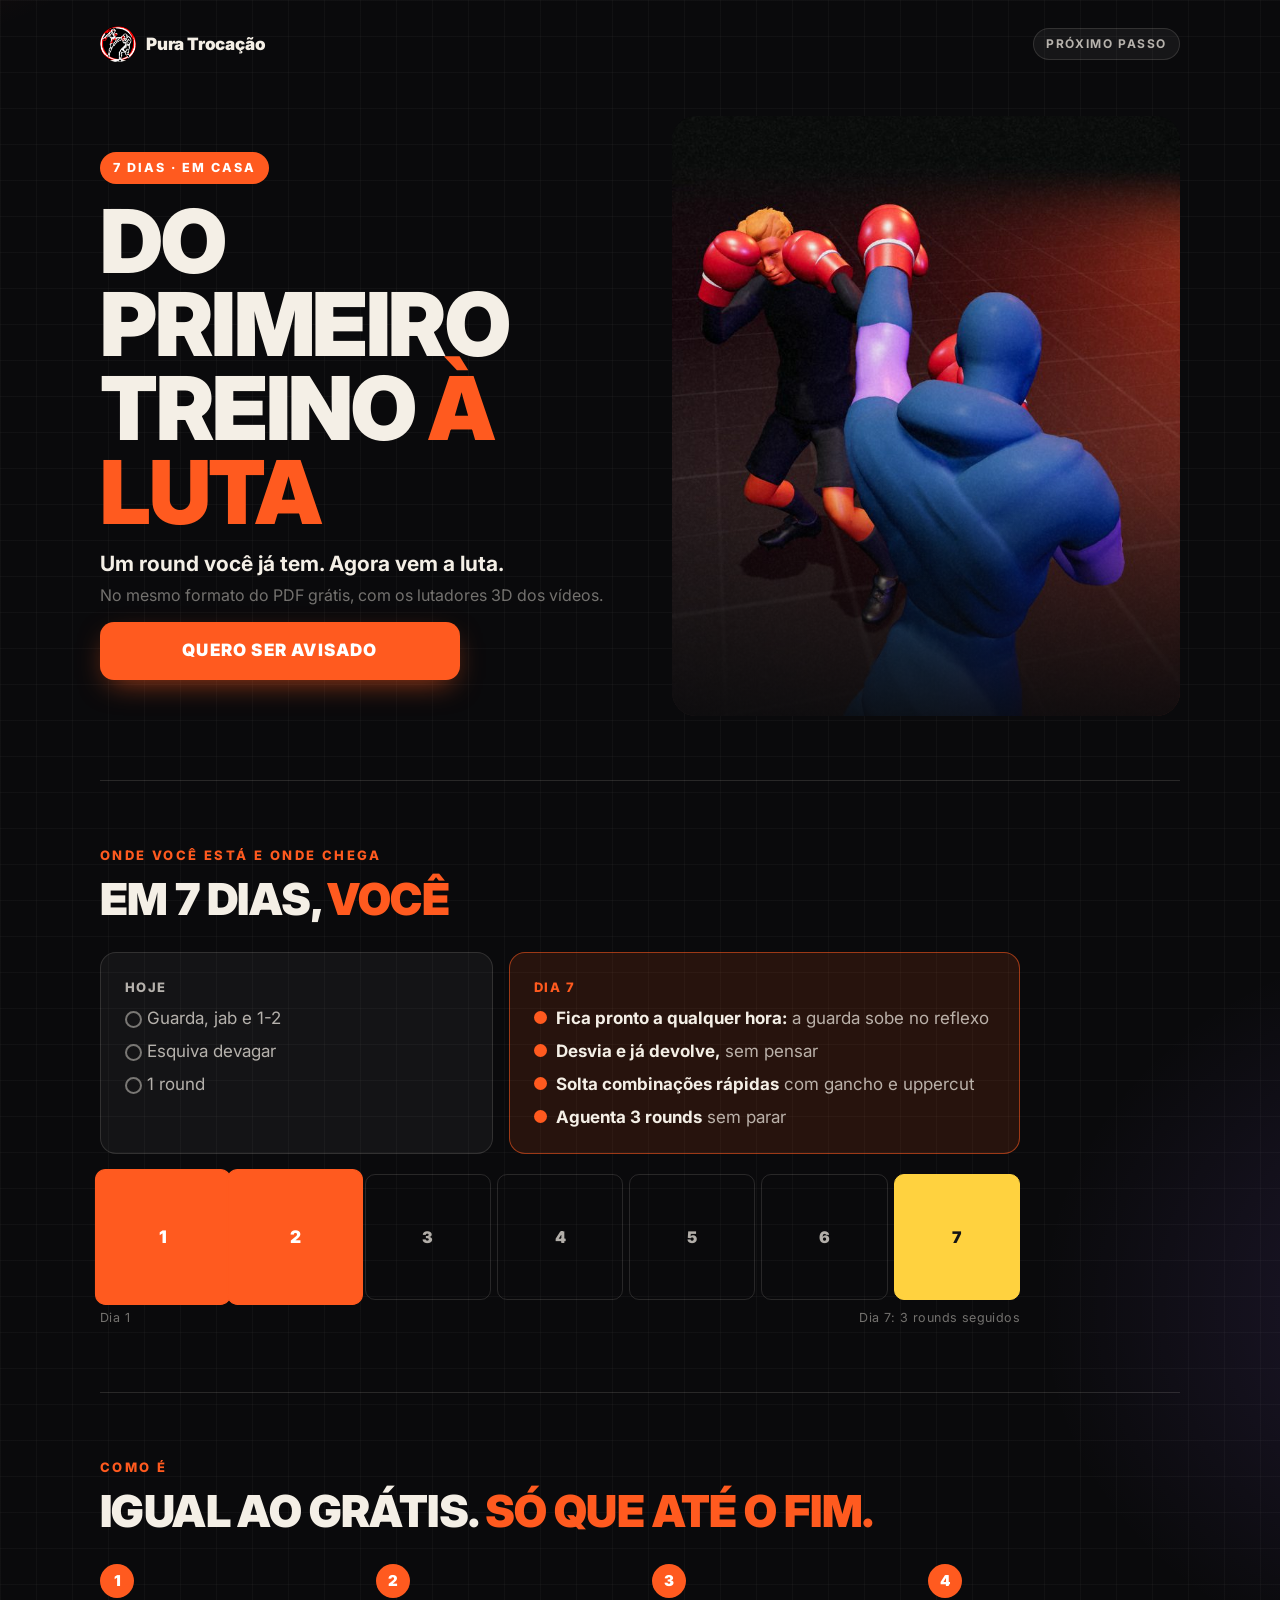
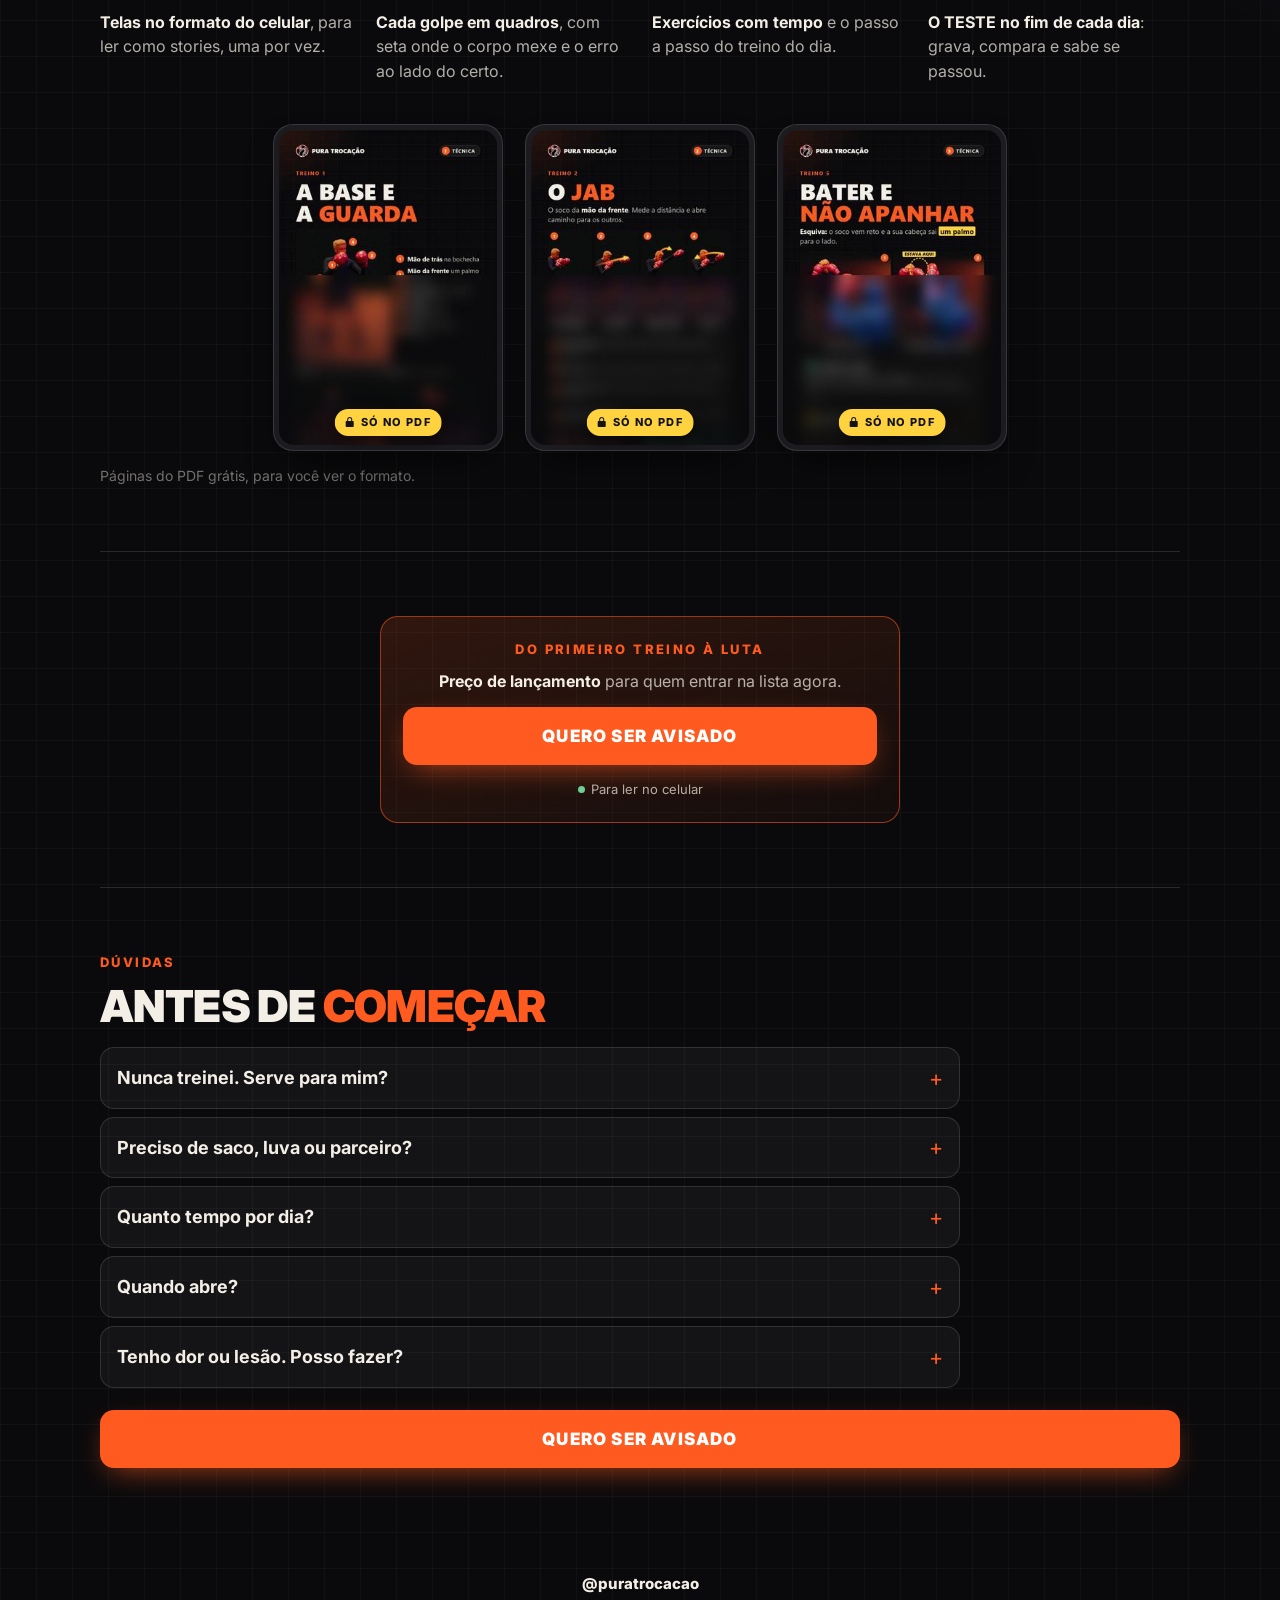
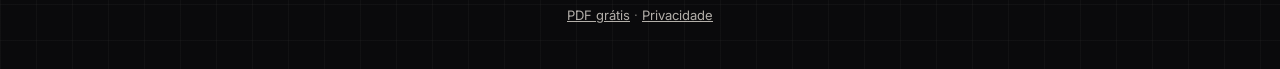
==== completo/index.html @ c5c2f8dd "Site do PDF grátis Seu primeiro round" ====
<!doctype html>
<html lang="pt-BR">
<head>
<meta charset="utf-8">
<meta name="viewport" content="width=device-width, initial-scale=1, viewport-fit=cover">
<title>Do primeiro treino à luta · Pura Trocação</title>
<meta name="description" content="7 dias de boxe em casa, no mesmo formato do PDF grátis: pronto a qualquer hora, desvia e já devolve, aguenta 3 rounds sem parar.">
<meta name="theme-color" content="#0A0A0C">
<meta property="og:title" content="Do primeiro treino à luta · 7 dias de boxe em casa">
<meta property="og:image" content="../assets/img/duelo.jpg">
<link rel="icon" href="../assets/img/favicon.png">
<link rel="apple-touch-icon" href="../assets/img/apple-touch-icon.png">
<link rel="preconnect" href="https://fonts.googleapis.com">
<link rel="preconnect" href="https://fonts.gstatic.com" crossorigin>
<link href="https://fonts.googleapis.com/css2?family=Inter:wght@400;700;800;900&display=swap" rel="stylesheet">
<link rel="stylesheet" href="../assets/css/estilo.css">
</head>
<body data-pagina="completo">

<div class="wrap">
  <header class="topo">
    <a class="marca" href="../"><img src="../assets/img/logo.png" alt="" width="36" height="36">Pura Trocação</a>
    <span class="pilula">Próximo passo</span>
  </header>

  <main>
    <section class="heroi grade-heroi">
      <div class="h-texto">
        <span class="tag">7 dias · em casa</span>
        <h1>Do primeiro treino <span class="lar">à luta</span></h1>
        <p class="sub"><strong>Um round você já tem. Agora vem a luta.</strong><span class="menos">No mesmo formato do PDF grátis, com os lutadores 3D dos vídeos.</span></p>
      </div>
      <div class="h-visual"><div class="heroi-img alto"><img src="../assets/img/slip_2.jpg" alt="Esquiva: a cabeça sai da linha do soco" width="720" height="876"></div></div>
      <div class="h-form"><a class="botao" data-comprar href="#oferta">Quero o completo</a></div>
    </section>

    <section class="sep">
      <div class="cabeca-secao"><span class="rotulo">Onde você está e onde chega</span>
      <h2>Em 7 dias, <span class="lar">você</span></h2></div>
      <div class="antes-depois">
        <div class="col">
          <h3>Hoje</h3>
          <ul><li>Guarda, jab e 1-2</li><li>Esquiva devagar</li><li>1 round</li></ul>
        </div>
        <div class="col depois">
          <h3>Dia 7</h3>
          <ul>
            <li><strong>Fica pronto a qualquer hora:</strong> a guarda sobe no reflexo</li>
            <li><strong>Desvia e já devolve,</strong> sem pensar</li>
            <li><strong>Solta combinações rápidas</strong> com gancho e uppercut</li>
            <li><strong>Aguenta 3 rounds</strong> sem parar</li>
          </ul>
        </div>
      </div>
      <div class="dias" aria-hidden="true"><span class="feito">1</span><span>2</span><span>3</span><span>4</span><span>5</span><span>6</span><span class="luta">7</span></div>
      <div class="dias-leg"><span>Dia 1</span><span>Dia 7: 3 rounds seguidos</span></div>
    </section>

    <section class="sep">
      <div class="cabeca-secao"><span class="rotulo">Como é</span>
      <h2>Igual ao grátis. <span class="lar">Só que até o fim.</span></h2></div>
      <div class="formato">
        <div class="item"><span class="num">1</span><p><strong>Telas no formato do celular</strong>, para ler como stories, uma por vez.</p></div>
        <div class="item"><span class="num">2</span><p><strong>Cada golpe em quadros</strong>, com seta onde o corpo mexe e o erro ao lado do certo.</p></div>
        <div class="item"><span class="num">3</span><p><strong>Exercícios com tempo</strong> e o passo a passo do treino do dia.</p></div>
        <div class="item"><span class="num">4</span><p><strong>O TESTE no fim de cada dia</strong>: grava, compara e sabe se passou.</p></div>
      </div>
      <div class="telas" aria-label="Páginas do PDF grátis, no mesmo formato">
        <div class="cel"><img src="../assets/img/pag04.jpg" alt="Página da guarda" width="540" height="960" loading="lazy"></div>
        <div class="cel"><img src="../assets/img/pag06.jpg" alt="Página do jab" width="540" height="960" loading="lazy"></div>
        <div class="cel"><img src="../assets/img/pag12.jpg" alt="Página da esquiva" width="540" height="960" loading="lazy"></div>
      </div>
      <p style="font-size:14px;color:var(--apagado)">Páginas do PDF grátis, para você ver o formato.</p>
    </section>

    <section class="sep" id="oferta">
      <div class="cartao laranja preco" id="lista">
        <span class="rotulo">Do primeiro treino à luta</span>
        <div data-preco hidden><div class="de"></div><div class="por"></div><div class="parc"></div></div>
        <p data-sem-preco style="font-size:16px"><strong>Preço de lançamento</strong> para quem entrar na lista agora.</p>
        <a class="botao" data-comprar href="#lista">Quero o completo</a>

        <!-- só sem checkout: lista de espera -->
        <form id="form-lista" hidden novalidate style="text-align:left">
          <div class="campo">
            <label for="email-lista">Seu e-mail</label>
            <input id="email-lista" type="email" inputmode="email" autocomplete="email" autocapitalize="off" spellcheck="false" placeholder="voce@gmail.com" required>
          </div>
          <div class="mel" aria-hidden="true"><label>Site <input name="site" tabindex="-1" autocomplete="off"></label></div>
          <button class="botao" type="submit">Me avisa</button>
        </form>
        <div id="lista-ok" class="confirmado" hidden style="text-align:left">
          <span class="ok" aria-hidden="true"></span>
          <p>Você está na lista. Quando abrir, o aviso com o preço de lançamento chega em <strong id="lista-email"></strong>.</p>
        </div>

        <div class="selos">
          <span data-so-venda hidden>7 dias para pedir o dinheiro de volta</span>
          <span data-plataforma hidden></span>
          <span>Para ler no celular</span>
        </div>
      </div>
    </section>

    <section class="sep">
      <div class="cabeca-secao"><span class="rotulo">Dúvidas</span>
      <h2>Antes de <span class="lar">começar</span></h2></div>
      <div class="faq">
        <details><summary>Nunca treinei. Serve para mim?</summary><p>Serve. Ele começa de onde o PDF grátis termina. Se você ainda não fez o grátis, faz ele primeiro: são 5 treinos de 15 minutos.</p></details>
        <details><summary>Preciso de saco, luva ou parceiro?</summary><p>Não. Tudo é feito na sombra, em casa, num cantinho livre da sala ou do quarto.</p></details>
        <details><summary>Quanto tempo por dia?</summary><p>Um treino por dia, pensado para caber num horário fixo do seu dia.</p></details>
        <details data-so-venda hidden><summary>Como eu recebo?</summary><p>Depois do pagamento, o acesso chega no seu e-mail pela plataforma de pagamento. É um PDF para ler no celular.</p></details>
        <details data-so-venda hidden><summary>E se eu não gostar?</summary><p>Você tem 7 dias para pedir o dinheiro de volta, sem precisar explicar.</p></details>
        <details data-so-lista><summary>Quando abre?</summary><p>Em breve. Quem está na lista recebe o aviso primeiro, com o preço de lançamento.</p></details>
        <details><summary>Tenho dor ou lesão. Posso fazer?</summary><p>Treino é esforço físico. Se você tem lesão, dor no peito, tontura ou alguma condição de saúde, fala com um médico antes de começar.</p></details>
      </div>
      <a class="botao" data-comprar href="#lista" style="margin-top:22px">Quero o completo</a>
    </section>
  </main>

  <footer class="rodape">
    <a class="ig" href="https://www.instagram.com/puratrocacao/" rel="noopener" target="_blank">@puratrocacao</a>
    <div><a href="../">PDF grátis</a> · <a href="../privacidade/">Privacidade</a></div>
  </footer>
</div>

<script src="../assets/js/config.js"></script>
<script src="../assets/js/app.js"></script>
</body>
</html>
---- assets/css/estilo.css ----
/* Pura Trocação: mesma identidade do PDF (preto com grade, recorte laranja e lilás, creme, marca-texto amarelo).
   Regras de texto do PDF: MAIÚSCULAS só em título e rótulo; texto corrido em cinza com a palavra-chave em creme;
   letra branca sobre o laranja. Uma coluna, pouca coisa por tela. */
:root {
  --bg: #0A0A0C; --bg2: #121216; --card: rgba(255,255,255,0.045); --linha: rgba(244,239,230,0.13);
  --creme: #F4EFE6; --cinza: rgba(244,239,230,0.72); --apagado: rgba(244,239,230,0.45);
  --laranja: #FF5A1F; --laranjaForte: #E8470F; --laranjaFundo: rgba(255,90,31,0.12); --laranjaBorda: rgba(255,90,31,0.55);
  --lilas: #A98BFF; --amarelo: #FFD23F; --verde: #6BD39C; --verm: #F26B63;
  --titulo: 'Inter', 'Segoe UI', system-ui, sans-serif;
  --raio: 18px;
  color-scheme: dark;
}
* { box-sizing: border-box; margin: 0; padding: 0; }
html { -webkit-text-size-adjust: 100%; scroll-behavior: smooth; }
body {
  font-family: var(--titulo); font-size: 17px; line-height: 1.55; color: var(--creme); min-height: 100vh;
  background:
    radial-gradient(700px 520px at -15% -8%, rgba(255,90,31,0.20), transparent 62%),
    radial-gradient(760px 620px at 118% 40%, rgba(155,107,255,0.16), transparent 62%),
    linear-gradient(rgba(244,239,230,0.03) 1px, transparent 1px) 0 0 / 36px 36px,
    linear-gradient(90deg, rgba(244,239,230,0.03) 1px, transparent 1px) 0 0 / 36px 36px,
    var(--bg);
  background-attachment: scroll;
}
img { display: block; max-width: 100%; height: auto; }
a { color: inherit; }
:focus-visible { outline: 3px solid var(--amarelo); outline-offset: 3px; border-radius: 6px; }

.wrap { width: 100%; max-width: 560px; margin: 0 auto; padding: 0 20px; }
.wrap.largo { max-width: 760px; }

/* topo */
.topo { display: flex; align-items: center; justify-content: space-between; padding: 18px 0; }
.marca { display: flex; align-items: center; gap: 10px; font-weight: 900; font-size: 17px; letter-spacing: -0.2px; text-decoration: none; }
.marca img { width: 36px; height: 36px; border-radius: 50%; }
.pilula { font-size: 12px; font-weight: 700; letter-spacing: 1.6px; text-transform: uppercase; color: var(--cinza);
  border: 1px solid var(--linha); background: rgba(255,255,255,0.05); border-radius: 30px; padding: 6px 12px; white-space: nowrap; }

/* textos */
.tag { display: inline-block; font-size: 12.5px; font-weight: 800; letter-spacing: 2px; text-transform: uppercase;
  color: #fff; background: var(--laranja); border-radius: 30px; padding: 6px 13px; }
.rotulo { display: block; font-size: 13px; font-weight: 800; letter-spacing: 2.4px; text-transform: uppercase; color: var(--laranja); margin-bottom: 10px; }
h1 { font-weight: 900; font-size: clamp(44px, 13vw, 68px); line-height: 0.95; letter-spacing: -1.5px; text-transform: uppercase; margin-top: 16px; }
h2 { font-weight: 900; font-size: clamp(28px, 7.4vw, 38px); line-height: 1.02; letter-spacing: -0.6px; text-transform: uppercase; }
h3 { font-weight: 800; font-size: 15px; letter-spacing: 1.4px; text-transform: uppercase; }
.lar { color: var(--laranja); }
.lil { color: var(--lilas); }
p { color: var(--cinza); }
p strong, li strong { color: var(--creme); font-weight: 700; }
.sub { font-size: 19px; margin-top: 14px; }
.sub .menos { display: block; color: var(--apagado); font-size: 16px; margin-top: 2px; }
mark { background: var(--amarelo); color: #141414; font-weight: 700; padding: 0 6px; border-radius: 5px; white-space: nowrap; }

section { padding: 36px 0; }
.sep { border-top: 1px solid var(--linha); }

/* herói */
.heroi { padding-top: 10px; }
.heroi-img { position: relative; margin: 14px -20px 0; }
.heroi-img img, .heroi-img video { width: 100%; height: 230px; object-fit: cover; object-position: 50% 30%;
  -webkit-mask: linear-gradient(#000 72%, transparent); mask: linear-gradient(#000 72%, transparent); }
.trilha { display: flex; align-items: center; gap: 4px; margin-top: -30px; position: relative; }
.trilha span { display: inline-flex; align-items: center; justify-content: center; min-width: 30px; height: 30px; padding: 0 8px; border-radius: 20px; flex: none;
  border: 1.5px solid var(--linha); background: rgba(10,10,12,0.75); font-weight: 800; font-size: 13px; color: var(--cinza); }
.trilha span.fim { background: var(--amarelo); border-color: var(--amarelo); color: #141414; letter-spacing: 1px; }
.trilha i { flex: 1; max-width: 22px; border-top: 1.5px dashed var(--linha); }

/* cartão e formulário */
.cartao { background: var(--card); border: 1px solid var(--linha); border-radius: var(--raio); padding: 22px; }
.cartao.laranja { background: linear-gradient(160deg, rgba(255,90,31,0.16), rgba(255,90,31,0.04)); border-color: var(--laranjaBorda); }
.form { margin-top: 20px; }
.form h2 { font-size: 22px; letter-spacing: 0; }
.form p.oq { font-size: 15px; margin-top: 6px; }
.campo { margin-top: 16px; }
.campo label { display: block; font-size: 13px; font-weight: 700; letter-spacing: 1.4px; text-transform: uppercase; color: var(--cinza); margin-bottom: 8px; }
.campo input {
  width: 100%; height: 56px; padding: 0 16px; font: inherit; font-size: 18px; color: var(--creme);
  background: rgba(0,0,0,0.35); border: 1.5px solid var(--linha); border-radius: 12px; transition: border-color .15s;
}
.campo input::placeholder { color: rgba(244,239,230,0.32); }
.campo input:focus { outline: none; border-color: var(--laranja); box-shadow: 0 0 0 4px rgba(255,90,31,0.18); }
.campo input[aria-invalid="true"] { border-color: var(--verm); }
.erro { min-height: 0; font-size: 14px; color: var(--verm); margin-top: 8px; }
.erro:empty { display: none; }
.sugestao { font-size: 14px; color: var(--cinza); margin-top: 8px; }
.sugestao:empty { display: none; }
.sugestao button { background: none; border: 0; font: inherit; color: var(--amarelo); text-decoration: underline; cursor: pointer; padding: 0; }
.mel { position: absolute; left: -9999px; width: 1px; height: 1px; overflow: hidden; } /* armadilha para robô */
.aviso { font-size: 13px; color: var(--apagado); margin-top: 12px; line-height: 1.45; }
.aviso a { color: var(--cinza); }

.botao {
  display: flex; align-items: center; justify-content: center; gap: 10px; width: 100%; min-height: 58px; margin-top: 14px; padding: 14px 20px;
  font: inherit; font-weight: 900; font-size: 17px; letter-spacing: 1.2px; text-transform: uppercase; text-decoration: none; text-align: center;
  color: #fff; background: var(--laranja); border: 0; border-radius: 14px; cursor: pointer;
  box-shadow: 0 10px 30px -10px rgba(255,90,31,0.7); transition: transform .12s, background .15s;
}
.botao:hover { background: var(--laranjaForte); }
.botao:active { transform: scale(0.98); }
.botao[disabled] { opacity: .65; cursor: progress; }
.botao.claro { background: transparent; color: var(--creme); border: 1.5px solid var(--linha); box-shadow: none; }
.botao.claro:hover { background: rgba(255,255,255,0.05); }
.botao .seta { width: 18px; height: 18px; flex: none; }
.link-baixo { display: block; text-align: center; margin-top: 12px; font-size: 14px; color: var(--apagado); background: none; border: 0; font-family: inherit; cursor: pointer; text-decoration: underline; width: 100%; }

/* o que tem dentro */
.treinos { list-style: none; margin-top: 20px; display: grid; gap: 10px; }
.treinos li { display: flex; align-items: center; gap: 14px; padding: 10px; border-radius: 14px; background: var(--card); border: 1px solid var(--linha); }
.treinos img { width: 64px; height: 64px; border-radius: 10px; object-fit: cover; flex: none; }
.treinos .n { font-size: 12px; font-weight: 800; letter-spacing: 1.6px; text-transform: uppercase; color: var(--laranja); }
.treinos .t { font-weight: 800; font-size: 17px; line-height: 1.2; }
.treinos .d { font-size: 14px; color: var(--cinza); }
.treinos li.round { border-color: rgba(255,210,63,0.5); background: rgba(255,210,63,0.06); }
.treinos li.round .n { color: var(--amarelo); }
.treinos .badge { width: 64px; height: 64px; border-radius: 10px; flex: none; display: flex; align-items: center; justify-content: center;
  background: var(--amarelo); color: #141414; font-weight: 900; font-size: 13px; letter-spacing: 1px; }

/* páginas do PDF em celulares */
.telas { display: flex; gap: 12px; margin-top: 22px; overflow-x: auto; scroll-snap-type: x mandatory; padding: 4px 20px 14px; margin-left: -20px; margin-right: -20px; scrollbar-width: none; }
.telas::-webkit-scrollbar { display: none; }
.cel { flex: none; width: 44%; max-width: 210px; scroll-snap-align: center; border-radius: 20px; padding: 5px; background: #1b1b20; border: 1px solid var(--linha); box-shadow: 0 18px 40px -18px rgba(0,0,0,0.9); }
.cel img { border-radius: 15px; aspect-ratio: 9 / 16; object-fit: cover; }

/* rodapé */
.rodape { padding: 30px 0 44px; text-align: center; font-size: 13px; color: var(--apagado); }
.rodape a { color: var(--cinza); }
.rodape .ig { display: inline-flex; align-items: center; gap: 8px; font-weight: 800; color: var(--creme); text-decoration: none; font-size: 15px; margin-bottom: 10px; }

/* estado "obrigado" na página do PDF */
.feito-topo { display: flex; align-items: center; gap: 10px; color: var(--verde); font-weight: 800; letter-spacing: 1.4px; text-transform: uppercase; font-size: 13px; }
.ok { width: 26px; height: 26px; border-radius: 50%; background: var(--verde); flex: none; position: relative; }
.ok::before { content: ''; position: absolute; inset: 0; margin: auto; width: 56%; height: 56%; background: #141414;
  -webkit-mask: url("data:image/svg+xml;utf8,%3Csvg xmlns='http://www.w3.org/2000/svg' viewBox='0 0 24 24'%3E%3Cpath d='M2 12.5l3-3 4.5 4.5L19 4.5l3 3L9.5 20z'/%3E%3C/svg%3E") center / contain no-repeat;
          mask: url("data:image/svg+xml;utf8,%3Csvg xmlns='http://www.w3.org/2000/svg' viewBox='0 0 24 24'%3E%3Cpath d='M2 12.5l3-3 4.5 4.5L19 4.5l3 3L9.5 20z'/%3E%3C/svg%3E") center / contain no-repeat; }
.dica-app { font-size: 13.5px; color: var(--apagado); margin-top: 12px; }
[hidden] { display: none !important; }

/* popup depois do download */
dialog.oferta { margin: auto; width: min(440px, calc(100% - 28px)); max-height: calc(100% - 28px); overflow: auto; padding: 0; border: 1px solid var(--laranjaBorda); border-radius: 22px;
  color: var(--creme); background: linear-gradient(170deg, #1d1410, #111114 55%); box-shadow: 0 30px 80px rgba(0,0,0,0.7); }
dialog.oferta::backdrop { background: rgba(5,5,7,0.78); backdrop-filter: blur(4px); }
dialog.oferta[open] { animation: sobe .32s cubic-bezier(.2,.9,.3,1.2); }
@keyframes sobe { from { opacity: 0; transform: translateY(24px) scale(.97); } to { opacity: 1; transform: none; } }
.oferta .img { position: relative; }
.oferta .img img { width: 100%; aspect-ratio: 3 / 1.25; object-fit: cover; object-position: 50% 40%;
  -webkit-mask: linear-gradient(#000 60%, transparent); mask: linear-gradient(#000 60%, transparent); }
.oferta .corpo { padding: 4px 22px 22px; }
.oferta h2 { font-size: 30px; margin-top: 10px; }
.oferta p { font-size: 16px; margin-top: 10px; }
.oferta .fechar { position: absolute; top: 10px; right: 10px; width: 40px; height: 40px; border-radius: 50%; border: 0; cursor: pointer;
  background: rgba(10,10,12,0.7); color: var(--creme); font-size: 22px; line-height: 1; }

/* página do completo */
.antes-depois { display: grid; grid-template-columns: 1fr 1.25fr; gap: 10px; margin-top: 22px; }
.antes-depois .col { border-radius: 16px; padding: 16px; border: 1px solid var(--linha); background: var(--card); }
.antes-depois .col.depois { border-color: var(--laranjaBorda); background: var(--laranjaFundo); }
.antes-depois h3 { color: var(--cinza); margin-bottom: 10px; font-size: 13px; }
.antes-depois .depois h3 { color: var(--laranja); }
.antes-depois ul { list-style: none; display: grid; gap: 10px; }
.antes-depois li { font-size: 15px; line-height: 1.35; color: var(--cinza); padding-left: 22px; position: relative; }
.antes-depois li::before { content: ''; position: absolute; left: 0; top: 4px; width: 13px; height: 13px; border-radius: 50%; border: 2px solid var(--apagado); }
.antes-depois .depois li::before { border: 0; background: var(--laranja); }
.antes-depois .depois li strong { color: var(--creme); }

.formato { display: grid; gap: 12px; margin-top: 22px; }
.formato .item { display: flex; gap: 14px; align-items: flex-start; }
.formato .num { flex: none; width: 34px; height: 34px; border-radius: 50%; background: var(--laranja); color: #fff; font-weight: 900; font-size: 15px; display: flex; align-items: center; justify-content: center; }
.formato .item p { font-size: 16px; }

.dias { display: grid; grid-template-columns: repeat(7, 1fr); gap: 6px; margin-top: 20px; }
.dias span { aspect-ratio: 1; border-radius: 10px; border: 1.5px solid var(--linha); display: flex; align-items: center; justify-content: center; font-weight: 900; font-size: 16px; color: var(--cinza); }
.dias span.feito { background: var(--laranja); border-color: var(--laranja); color: #fff; }
.dias span.luta { background: var(--amarelo); border-color: var(--amarelo); color: #141414; }
.dias-leg { display: flex; justify-content: space-between; font-size: 12.5px; color: var(--apagado); margin-top: 8px; letter-spacing: .4px; }

.preco { text-align: center; }
.preco .de { color: var(--apagado); text-decoration: line-through; font-size: 17px; }
.preco .por { font-weight: 900; font-size: 52px; letter-spacing: -1.5px; line-height: 1.05; margin-top: 4px; }
.preco .parc { font-size: 15px; color: var(--cinza); }
.selos { display: flex; justify-content: center; flex-wrap: wrap; gap: 8px 16px; margin-top: 14px; font-size: 13px; color: var(--cinza); }
.selos span { display: inline-flex; align-items: center; gap: 6px; }
.selos span::before { content: ''; width: 7px; height: 7px; border-radius: 50%; background: var(--verde); }

.faq { margin-top: 18px; display: grid; gap: 8px; }
.faq details { border: 1px solid var(--linha); border-radius: 14px; background: var(--card); }
.faq summary { list-style: none; cursor: pointer; padding: 16px 48px 16px 16px; font-weight: 700; position: relative; }
.faq summary::-webkit-details-marker { display: none; }
.faq summary::after { content: '+'; position: absolute; right: 16px; top: 50%; transform: translateY(-50%); font-size: 22px; color: var(--laranja); font-weight: 400; }
.faq details[open] summary::after { content: '−'; }
.faq details p { padding: 0 16px 16px; font-size: 15.5px; }

.confirmado { display: flex; gap: 12px; align-items: flex-start; margin-top: 14px; padding: 14px; border-radius: 12px; background: rgba(107,211,156,0.1); border: 1px solid rgba(107,211,156,0.4); }
.confirmado p { font-size: 15px; color: var(--creme); }

/* texto longo (privacidade) */
.texto h2 { font-size: 22px; margin-top: 28px; letter-spacing: 0; }
.texto p, .texto li { margin-top: 10px; font-size: 16px; color: var(--cinza); }
.texto ul { padding-left: 20px; }

/* ---------- grade do topo: celular = texto, imagem, formulário; computador = texto e formulário à esquerda, imagem à direita ---------- */
.grade-heroi { display: grid; grid-template-columns: minmax(0, 1fr); grid-template-areas: "texto" "visual" "form"; }
.h-texto { grid-area: texto; } .h-visual { grid-area: visual; } .h-form { grid-area: form; }
.heroi-img.alto img { height: 300px; object-position: 50% 20%; }
.fecho p { font-size: 15px; }

/* ---------- tablet ---------- */
@media (min-width: 640px) {
  body { font-size: 18px; }
  .wrap, .wrap.largo { max-width: 760px; padding: 0 32px; }
  .heroi-img { margin: 22px 0 0; border-radius: 24px; overflow: hidden; }
  .heroi-img img, .heroi-img video, .heroi-img.alto img { height: 380px; }
  .trilha { margin-top: -38px; padding: 0 14px; }
  .treinos { grid-template-columns: 1fr 1fr; }
  .telas { overflow: visible; margin: 22px 0 0; padding: 4px 0 14px; justify-content: center; }
  .cel { width: auto; flex: 1 1 0; max-width: 200px; }
  .formato { grid-template-columns: 1fr 1fr; gap: 18px 24px; }
  .antes-depois { grid-template-columns: 1fr 1.3fr; }
  .fecho { display: grid; grid-template-columns: 1fr auto; gap: 24px; align-items: center; margin-top: 8px; }
  .fecho .botao { margin-top: 0; width: auto; padding: 14px 34px; }
  #oferta .cartao, #lista { max-width: 520px; margin: 0 auto; }
  dialog.oferta .oferta-img img, .oferta .img img { aspect-ratio: 3 / 1.1; }
}

/* ---------- computador ---------- */
@media (min-width: 980px) {
  .wrap, .wrap.largo { max-width: 1160px; padding: 0 40px; }
  .topo { padding: 26px 0; }
  section { padding: 64px 0; }
  .grade-heroi { grid-template-columns: minmax(0, 1fr) minmax(0, 1fr); grid-template-areas: "texto visual" "form visual"; column-gap: 64px; align-items: start; padding-top: 28px; }
  .h-texto { align-self: end; }
  .h-visual { position: relative; }
  h1 { font-size: 88px; letter-spacing: -2.5px; }
  .sub { font-size: 21px; }
  .heroi-img { margin: 0; }
  .heroi-img img, .heroi-img video, .heroi-img.alto img { height: 600px; -webkit-mask: none; mask: none; }
  .heroi-img::after { content: ''; position: absolute; inset: auto 0 0 0; height: 40%; background: linear-gradient(transparent, rgba(10,10,12,0.85)); pointer-events: none; }
  .trilha { position: absolute; left: 24px; right: 24px; bottom: 22px; margin: 0; padding: 0; }
  .trilha span { height: 36px; min-width: 36px; font-size: 14px; }
  .trilha i { max-width: none; }
  .h-form .form { max-width: 480px; }
  .h-form > .botao { max-width: 360px; }
  .cabeca-secao .rotulo { margin-bottom: 12px; }
  h2 { font-size: 44px; }
  .treinos { grid-template-columns: repeat(3, 1fr); gap: 14px; margin-top: 28px; }
  .treinos li { padding: 14px; }
  .treinos img, .treinos .badge { width: 76px; height: 76px; }
  .telas { gap: 22px; margin-top: 36px; }
  .cel { max-width: 230px; }
  .fecho { max-width: 860px; margin: 18px auto 0; }
  .fecho p { font-size: 17px; }
  .antes-depois, .dias, .dias-leg { max-width: 920px; }
  .antes-depois { margin-top: 30px; gap: 16px; }
  .antes-depois .col { padding: 24px; }
  .antes-depois li { font-size: 17px; }
  .formato { grid-template-columns: repeat(4, 1fr); margin-top: 30px; }
  .formato .item { flex-direction: column; gap: 12px; }
  .faq { max-width: 860px; }
  .rodape { padding-top: 40px; }
}
@media (prefers-reduced-motion: reduce) {
  *, *::before, *::after { animation: none !important; transition: none !important; scroll-behavior: auto !important; }
}
@media (max-width: 479px) {
  .antes-depois { grid-template-columns: 1fr; }
  .antes-depois .col:first-child ul { display: flex; flex-wrap: wrap; gap: 6px 18px; }
}

/* ---------- prévias do PDF: só o começo da tela, o resto borrado (não entregar o conteúdo) ---------- */
.cel { position: relative; overflow: hidden; }
.cel img { aspect-ratio: 9 / 13; object-position: top; }
.cel::after { content: 'Só no PDF'; position: absolute; left: 50%; bottom: 14px; transform: translateX(-50%); white-space: nowrap;
  font-size: 11px; font-weight: 800; letter-spacing: 1.4px; text-transform: uppercase; color: #141414; background: var(--amarelo);
  padding: 5px 10px 5px 26px; border-radius: 20px; box-shadow: 0 6px 16px rgba(0,0,0,0.5);
  background-image: url("data:image/svg+xml;utf8,%3Csvg xmlns='http://www.w3.org/2000/svg' viewBox='0 0 24 24' fill='%23141414'%3E%3Cpath d='M7 10V7a5 5 0 0 1 10 0v3h1.5A1.5 1.5 0 0 1 20 11.5v9A1.5 1.5 0 0 1 18.5 22h-13A1.5 1.5 0 0 1 4 20.5v-9A1.5 1.5 0 0 1 5.5 10zm2 0h6V7a3 3 0 0 0-6 0z'/%3E%3C/svg%3E");
  background-repeat: no-repeat; background-size: 12px; background-position: 9px 50%; }
.cel::before { content: ''; position: absolute; inset: 40% 5px 5px; border-radius: 0 0 15px 15px; background: linear-gradient(transparent, rgba(10,10,12,0.75)); z-index: 1; pointer-events: none; }
.cel::after { z-index: 2; }

/* ---------- animações ---------- */
/* entrada do topo, em cascata */
.entra { opacity: 0; transform: translateY(18px); animation: entra .7s cubic-bezier(.2,.8,.2,1) forwards; animation-delay: var(--d, 0s); }
@keyframes entra { to { opacity: 1; transform: none; } }
/* aparece ao rolar */
.revela { opacity: 0; transform: translateY(26px); transition: opacity .7s ease, transform .7s cubic-bezier(.2,.8,.2,1); transition-delay: var(--d, 0s); }
.revela.visto { opacity: 1; transform: none; }
/* imagem do topo respirando */
.heroi-img img { animation: respira 9s ease-in-out infinite alternate; transform-origin: 50% 40%; }
@keyframes respira { from { transform: scale(1); } to { transform: scale(1.06); } }
/* trilha 1→5→ROUND acendendo em sequência */
.trilha span { transition: background .25s, border-color .25s, color .25s, transform .25s; }
.trilha span.aceso { background: var(--laranja); border-color: var(--laranja); color: #fff; transform: scale(1.12); }
.trilha span.fim.aceso { background: var(--amarelo); color: #141414; transform: scale(1.15); box-shadow: 0 0 0 6px rgba(255,210,63,0.25); }
/* botão principal pulsando + brilho passando */
.botao:not(.claro) { position: relative; overflow: hidden; isolation: isolate; animation: pulsa 2.2s ease-out infinite; }
.botao:not(.claro)::after { content: ''; position: absolute; top: 0; bottom: 0; left: -60%; width: 40%; z-index: -1;
  background: linear-gradient(100deg, transparent, rgba(255,255,255,0.35), transparent); transform: skewX(-18deg); animation: brilho 3.2s ease-in-out infinite; }
@keyframes pulsa { 0% { box-shadow: 0 0 0 0 rgba(255,90,31,0.55), 0 10px 30px -10px rgba(255,90,31,0.7); }
  70% { box-shadow: 0 0 0 16px rgba(255,90,31,0), 0 10px 30px -10px rgba(255,90,31,0.7); }
  100% { box-shadow: 0 0 0 0 rgba(255,90,31,0), 0 10px 30px -10px rgba(255,90,31,0.7); } }
@keyframes brilho { 0%, 55% { left: -60%; } 100% { left: 130%; } }
.botao:hover { transform: translateY(-2px); }
/* cartões dos treinos reagem ao toque/mouse */
.treinos li { transition: transform .2s, border-color .2s, background .2s; }
.treinos li:hover { transform: translateY(-3px); border-color: var(--laranjaBorda); }
.cel { transition: transform .3s; }
.cel:hover { transform: translateY(-6px) rotate(-1deg); }
/* dias do completo enchendo um a um */
.dias span { transition: background .3s, border-color .3s, color .3s, transform .3s; }
.dias.anima span:not(.luta) { background: transparent; border-color: var(--linha); color: var(--cinza); }
.dias.anima span.enche { background: var(--laranja); border-color: var(--laranja); color: #fff; transform: scale(1.08); }
/* selo de ok quicando */
.ok { animation: quica .5s cubic-bezier(.3,1.6,.5,1) both; }
@keyframes quica { from { transform: scale(0); } to { transform: scale(1); } }
/* setinha do campo de e-mail chamando atenção uma vez */
.campo input:not(:focus):placeholder-shown { animation: chama 1.4s ease 1.6s 2; }
@keyframes chama { 0%,100% { border-color: var(--linha); } 50% { border-color: var(--laranja); box-shadow: 0 0 0 4px rgba(255,90,31,0.18); } }

@media (prefers-reduced-motion: reduce) {
  .entra, .revela { opacity: 1 !important; transform: none !important; }
}

.heroi-img video { display: block; width: 100%; object-fit: cover; object-position: 50% 45%; animation: none; }
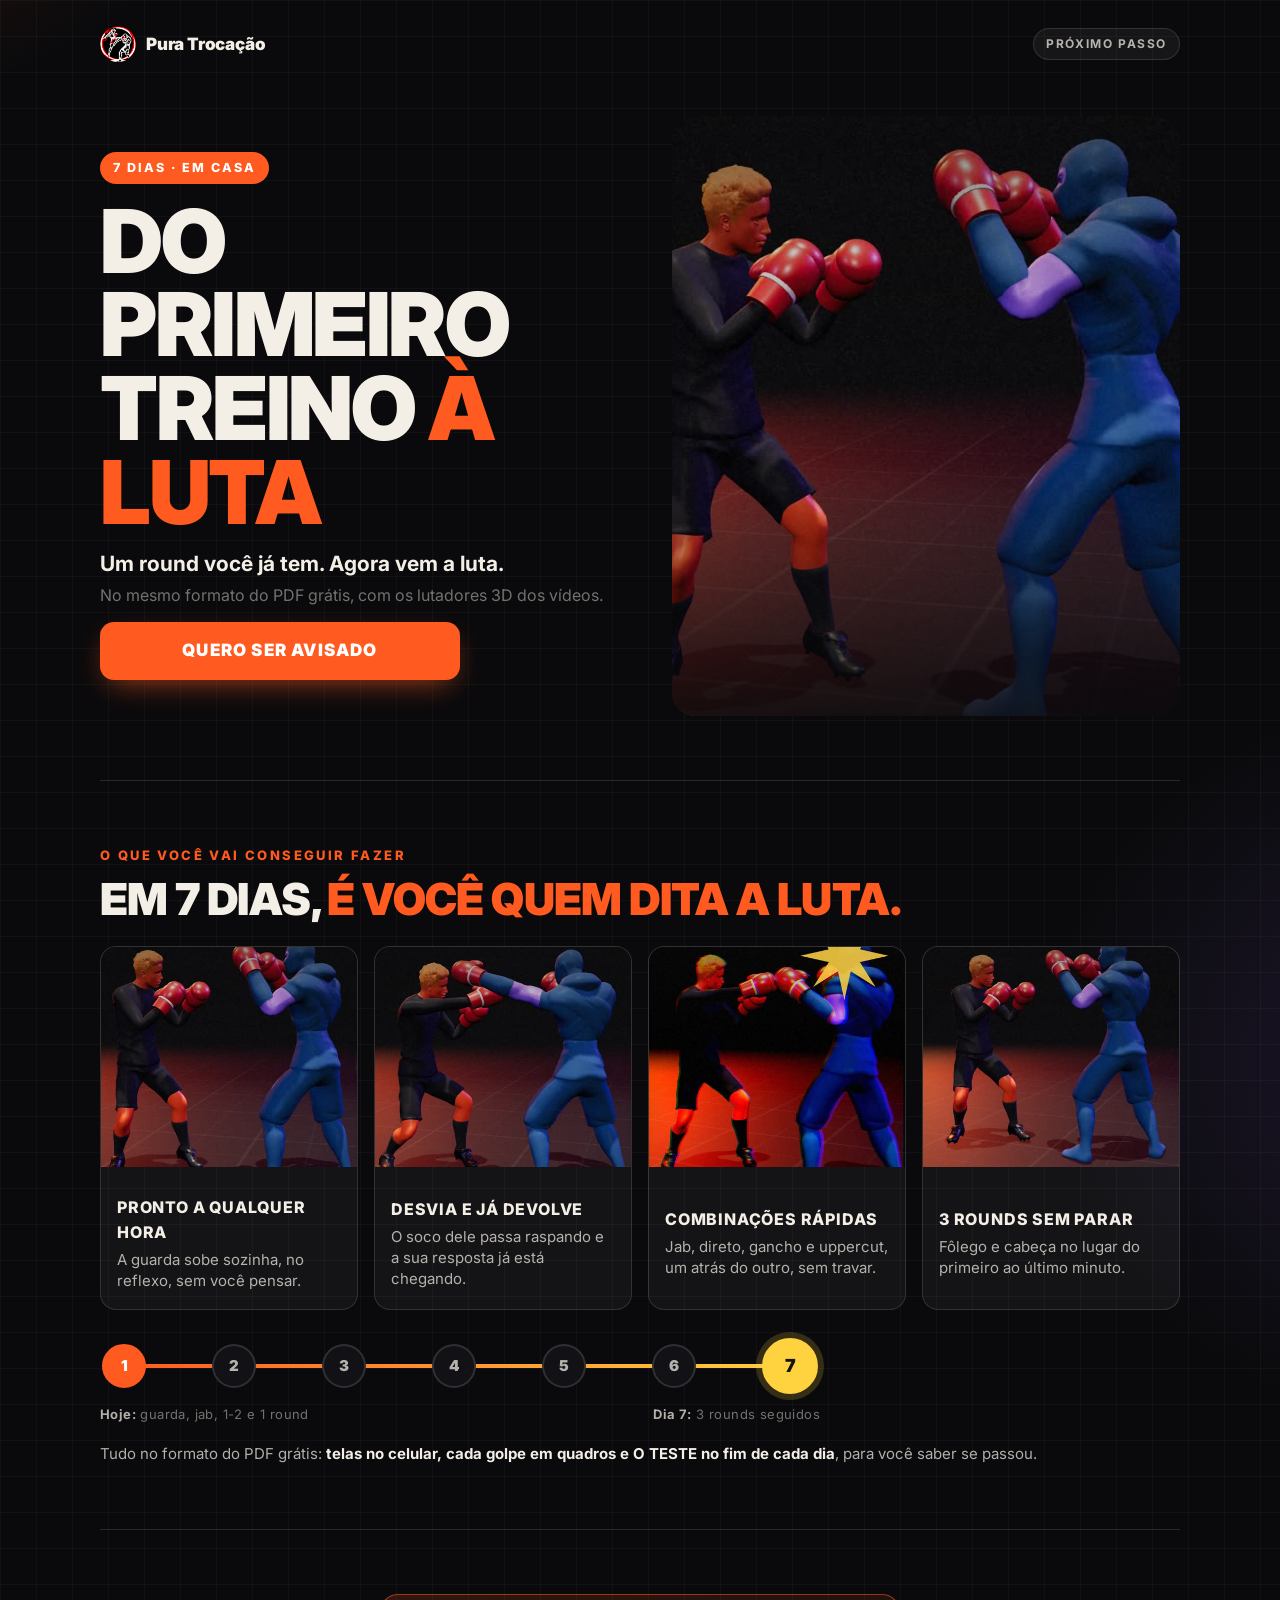
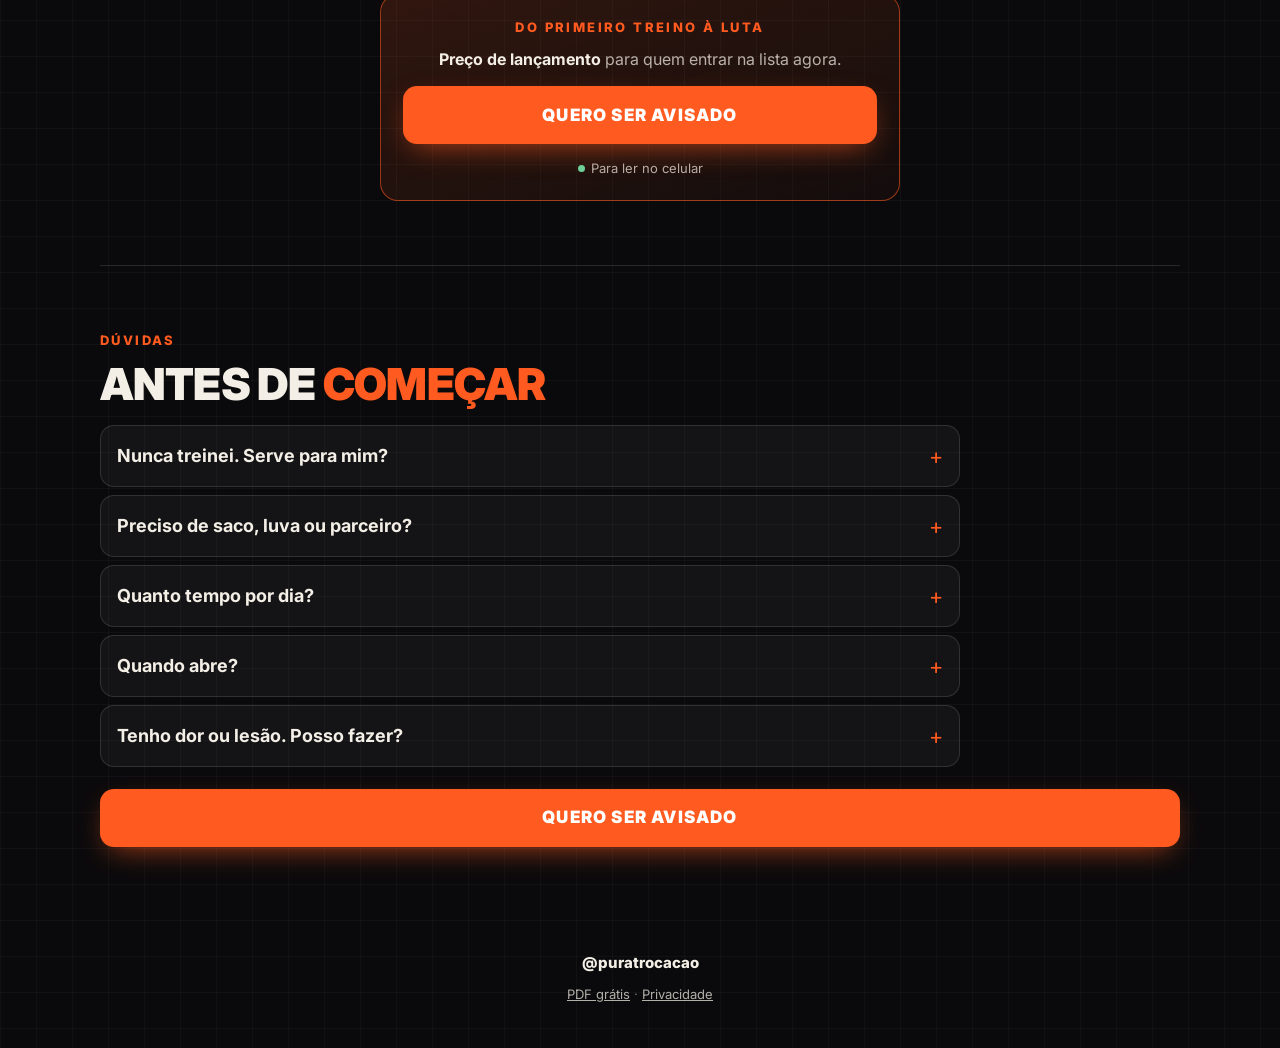
==== commit 79bb566b: "Completo: vídeo desvia e devolve, cartões do que você vai conseguir, barra dos 7 dias" ====
--- a/completo/index.html
+++ b/completo/index.html
@@ -30,47 +30,29 @@
         <h1>Do primeiro treino <span class="lar">à luta</span></h1>
         <p class="sub"><strong>Um round você já tem. Agora vem a luta.</strong><span class="menos">No mesmo formato do PDF grátis, com os lutadores 3D dos vídeos.</span></p>
       </div>
-      <div class="h-visual"><div class="heroi-img alto"><img src="../assets/img/slip_2.jpg" alt="Esquiva: a cabeça sai da linha do soco" width="720" height="876"></div></div>
+      <div class="h-visual"><div class="heroi-img alto"><video autoplay muted loop playsinline preload="auto" poster="../assets/img/desvia_poster.jpg" aria-label="Ele solta o jab, ela desvia e devolve; depois jab, direto, gancho e uppercut" width="720" height="720"><source src="../assets/video/desvia.mp4" type="video/mp4"></video></div></div>
       <div class="h-form"><a class="botao" data-comprar href="#oferta">Quero o completo</a></div>
     </section>
 
     <section class="sep">
-      <div class="cabeca-secao"><span class="rotulo">Onde você está e onde chega</span>
-      <h2>Em 7 dias, <span class="lar">você</span></h2></div>
-      <div class="antes-depois">
-        <div class="col">
-          <h3>Hoje</h3>
-          <ul><li>Guarda, jab e 1-2</li><li>Esquiva devagar</li><li>1 round</li></ul>
-        </div>
-        <div class="col depois">
-          <h3>Dia 7</h3>
-          <ul>
-            <li><strong>Fica pronto a qualquer hora:</strong> a guarda sobe no reflexo</li>
-            <li><strong>Desvia e já devolve,</strong> sem pensar</li>
-            <li><strong>Solta combinações rápidas</strong> com gancho e uppercut</li>
-            <li><strong>Aguenta 3 rounds</strong> sem parar</li>
-          </ul>
-        </div>
+      <div class="cabeca-secao"><span class="rotulo">O que você vai conseguir fazer</span>
+      <h2>Em 7 dias, <span class="lar">é você quem dita a luta.</span></h2></div>
+      <div class="resultados">
+        <article class="res"><img src="../assets/img/r_pronto.jpg" alt="Ela em guarda, pronta" width="480" height="480" loading="lazy">
+          <div><h3>Pronto a qualquer hora</h3><p>A guarda sobe sozinha, no reflexo, sem você pensar.</p></div></article>
+        <article class="res"><img src="../assets/img/r_desvia.jpg" alt="O jab dele passa e ela já devolve" width="480" height="480" loading="lazy">
+          <div><h3>Desvia e já devolve</h3><p>O soco dele passa raspando e a sua resposta já está chegando.</p></div></article>
+        <article class="res"><img src="../assets/img/r_combina.jpg" alt="O uppercut no fim da combinação" width="480" height="480" loading="lazy">
+          <div><h3>Combinações rápidas</h3><p>Jab, direto, gancho e uppercut, um atrás do outro, sem travar.</p></div></article>
+        <article class="res"><img src="../assets/img/r_rounds.jpg" alt="Os dois em guarda, frente a frente" width="480" height="480" loading="lazy">
+          <div><h3>3 rounds sem parar</h3><p>Fôlego e cabeça no lugar do primeiro ao último minuto.</p></div></article>
       </div>
-      <div class="dias" aria-hidden="true"><span class="feito">1</span><span>2</span><span>3</span><span>4</span><span>5</span><span>6</span><span class="luta">7</span></div>
-      <div class="dias-leg"><span>Dia 1</span><span>Dia 7: 3 rounds seguidos</span></div>
-    </section>
 
-    <section class="sep">
-      <div class="cabeca-secao"><span class="rotulo">Como é</span>
-      <h2>Igual ao grátis. <span class="lar">Só que até o fim.</span></h2></div>
-      <div class="formato">
-        <div class="item"><span class="num">1</span><p><strong>Telas no formato do celular</strong>, para ler como stories, uma por vez.</p></div>
-        <div class="item"><span class="num">2</span><p><strong>Cada golpe em quadros</strong>, com seta onde o corpo mexe e o erro ao lado do certo.</p></div>
-        <div class="item"><span class="num">3</span><p><strong>Exercícios com tempo</strong> e o passo a passo do treino do dia.</p></div>
-        <div class="item"><span class="num">4</span><p><strong>O TESTE no fim de cada dia</strong>: grava, compara e sabe se passou.</p></div>
+      <div class="trilha-dias" aria-label="Do dia 1 ao dia 7">
+        <div class="dias"><span>1</span><span>2</span><span>3</span><span>4</span><span>5</span><span>6</span><span class="luta">7</span></div>
+        <div class="dias-leg"><span><strong>Hoje:</strong> guarda, jab, 1-2 e 1 round</span><span><strong>Dia 7:</strong> 3 rounds seguidos</span></div>
       </div>
-      <div class="telas" aria-label="Páginas do PDF grátis, no mesmo formato">
-        <div class="cel"><img src="../assets/img/pag04.jpg" alt="Página da guarda" width="540" height="960" loading="lazy"></div>
-        <div class="cel"><img src="../assets/img/pag06.jpg" alt="Página do jab" width="540" height="960" loading="lazy"></div>
-        <div class="cel"><img src="../assets/img/pag12.jpg" alt="Página da esquiva" width="540" height="960" loading="lazy"></div>
-      </div>
-      <p style="font-size:14px;color:var(--apagado)">Páginas do PDF grátis, para você ver o formato.</p>
+      <p class="formato-nota">Tudo no formato do PDF grátis: <strong>telas no celular, cada golpe em quadros e O TESTE no fim de cada dia</strong>, para você saber se passou.</p>
     </section>
 
     <section class="sep" id="oferta">
--- a/assets/css/estilo.css
+++ b/assets/css/estilo.css
@@ -320,3 +320,42 @@
 }
 
 .heroi-img video { display: block; width: 100%; object-fit: cover; object-position: 50% 45%; animation: none; }
+
+/* ---------- completo: cartões do que a pessoa vai conseguir (v3) ---------- */
+.resultados { display: grid; gap: 12px; margin-top: 24px; }
+.res { display: grid; grid-template-columns: 104px 1fr; gap: 14px; align-items: center; padding: 10px; border-radius: 16px; background: var(--card); border: 1px solid var(--linha); transition: transform .2s, border-color .2s; }
+.res:hover { transform: translateY(-3px); border-color: var(--laranjaBorda); }
+.res img { width: 104px; height: 104px; object-fit: cover; border-radius: 12px; }
+.res h3 { font-size: 16px; color: var(--creme); letter-spacing: .8px; }
+.res p { font-size: 15px; margin-top: 4px; line-height: 1.4; }
+.formato-nota { font-size: 15px; margin-top: 18px; }
+
+/* barra dos 7 dias: trilho fino com marcos, enchendo do 1 ao 7 */
+.trilha-dias { margin-top: 28px; max-width: 720px; }
+.dias { position: relative; display: flex; justify-content: space-between; align-items: center; gap: 0; margin: 0; padding: 0 2px; }
+.dias::before { content: ''; position: absolute; left: 18px; right: 18px; top: 50%; height: 4px; transform: translateY(-50%); border-radius: 4px; background: var(--linha); }
+.dias::after { content: ''; position: absolute; left: 18px; top: 50%; height: 4px; transform: translateY(-50%); border-radius: 4px; background: linear-gradient(90deg, var(--laranja), var(--amarelo));
+  width: 0; transition: width 1.6s cubic-bezier(.4,0,.2,1) .2s; }
+.dias.anima::after { width: calc(100% - 36px); }
+.dias span { position: relative; z-index: 1; aspect-ratio: auto; width: 36px; height: 36px; border-radius: 50%; display: flex; align-items: center; justify-content: center;
+  font-weight: 900; font-size: 14px; color: var(--cinza); background: var(--bg2); border: 2px solid var(--linha); transform: none !important; }
+.dias.anima span:not(.luta) { background: var(--bg2); border-color: var(--linha); color: var(--cinza); }
+.dias.anima span.enche { background: var(--laranja); border-color: var(--laranja); color: #fff; }
+.dias span.luta { width: 46px; height: 46px; background: var(--amarelo); border-color: var(--amarelo); color: #141414; font-size: 16px; box-shadow: 0 0 0 6px rgba(255,210,63,0.18); }
+.dias-leg { display: flex; justify-content: space-between; gap: 16px; font-size: 13px; color: var(--apagado); margin-top: 10px; }
+.dias-leg strong { color: var(--cinza); }
+@media (min-width: 640px) {
+  .resultados { grid-template-columns: 1fr 1fr; gap: 16px; }
+  .res { grid-template-columns: 1fr; padding: 0; overflow: hidden; align-items: stretch; }
+  .res img { width: 100%; height: 200px; border-radius: 0; }
+  .res > div { padding: 14px 16px 18px; }
+}
+@media (min-width: 980px) {
+  .resultados { grid-template-columns: repeat(4, 1fr); }
+  .res img { height: 220px; }
+  .dias span { width: 44px; height: 44px; font-size: 15px; }
+  .dias span.luta { width: 56px; height: 56px; font-size: 18px; }
+}
+.heroi-img.alto video { height: 300px; }
+@media (min-width: 640px) { .heroi-img.alto video { height: 380px; } }
+@media (min-width: 980px) { .heroi-img.alto video { height: 600px; } }
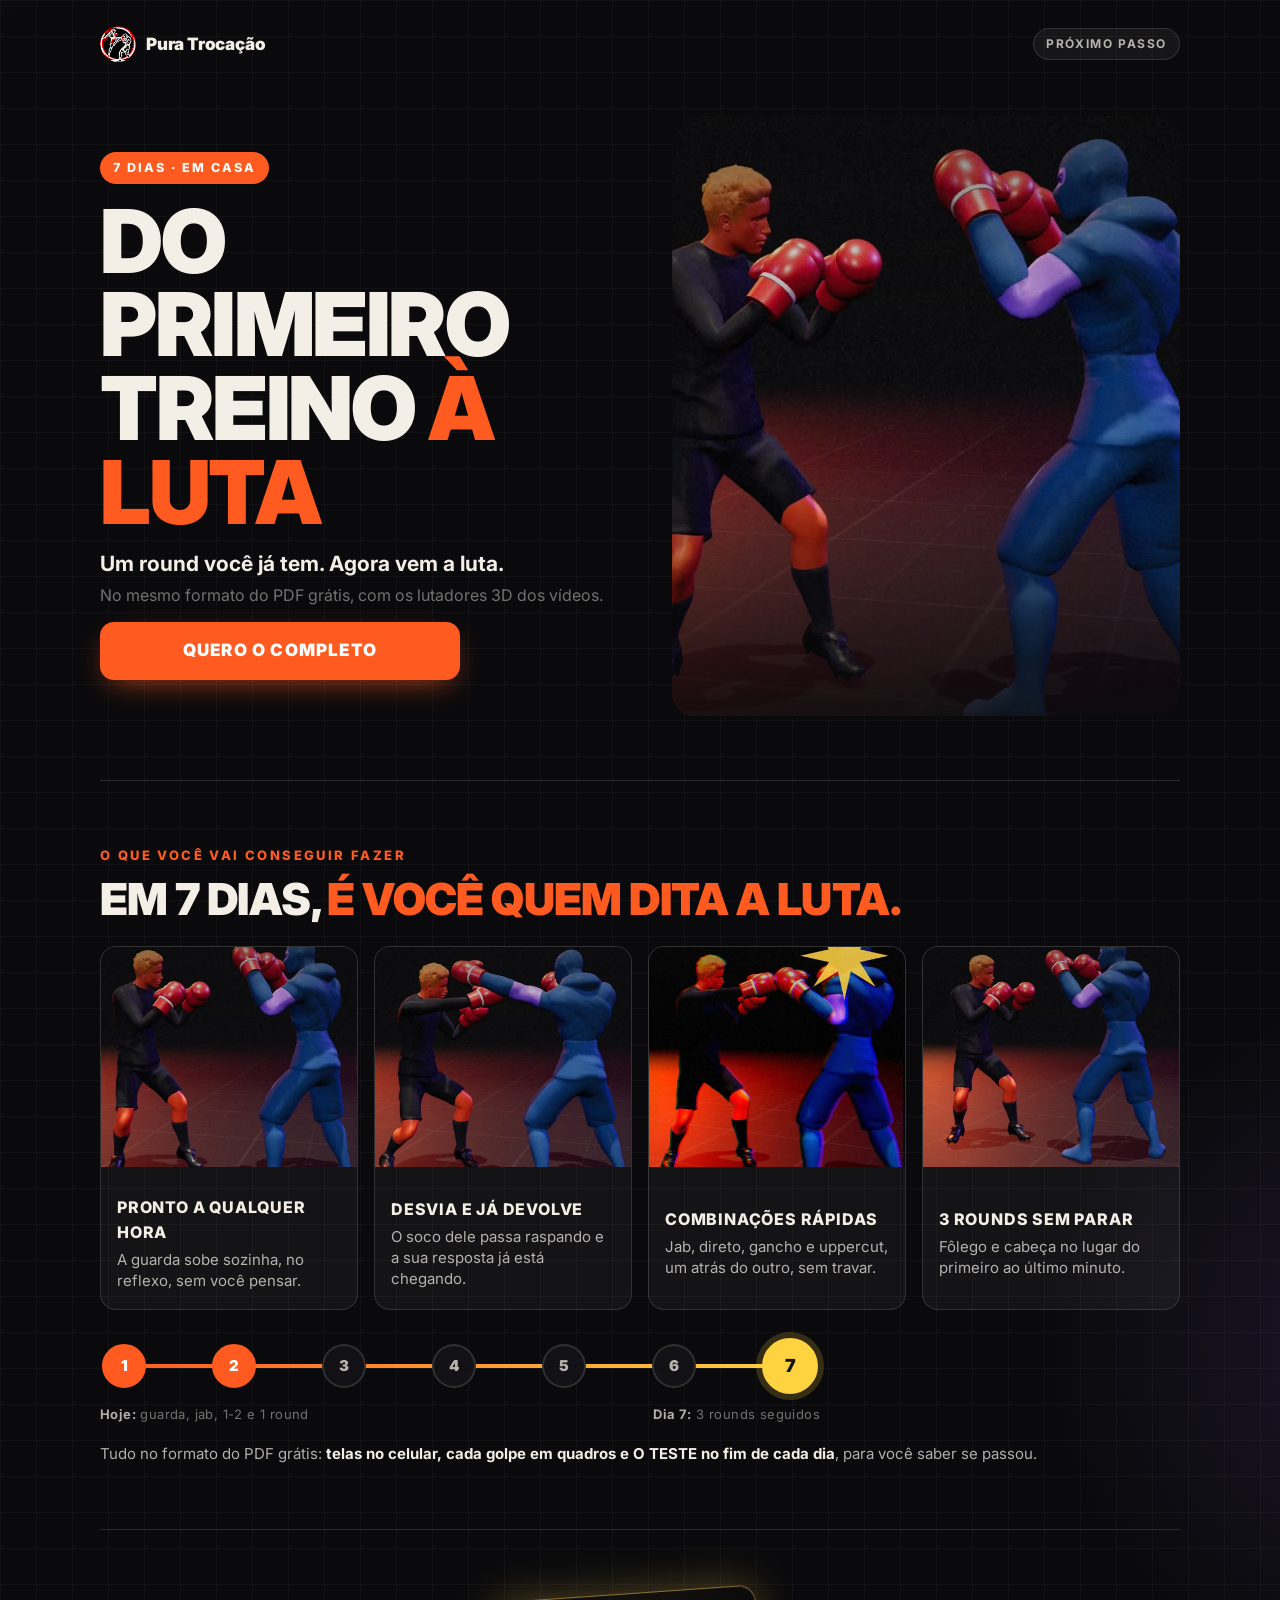
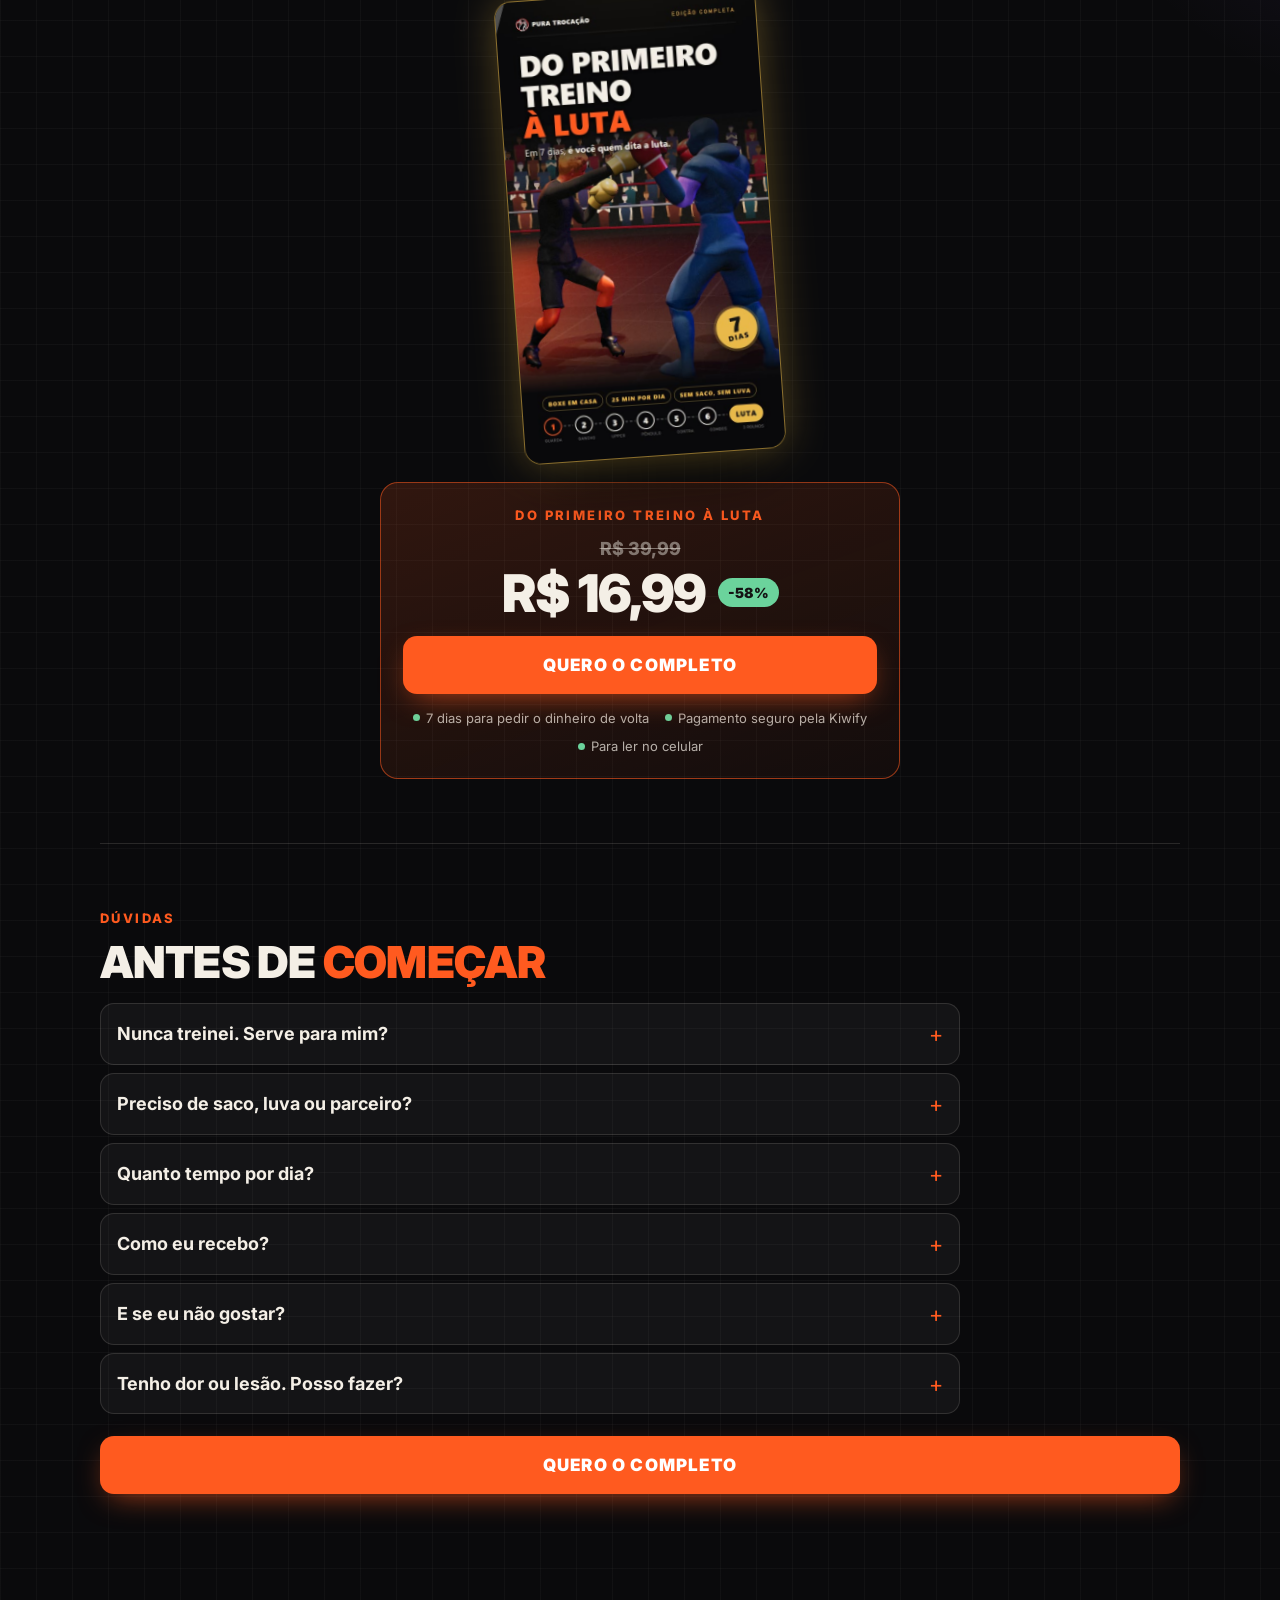
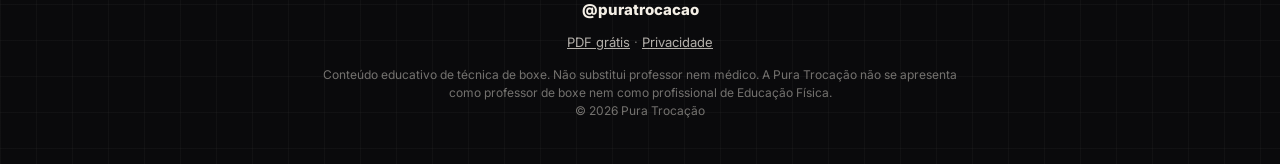
==== commit 1896345e: "Preço R$ 16,99 (de R$ 39,99), checkout provisório, bloco do completo no fim do grátis, censura maior" ====
--- a/completo/index.html
+++ b/completo/index.html
@@ -56,9 +56,10 @@
     </section>
 
     <section class="sep" id="oferta">
+      <div class="livro solo"><img src="../assets/img/capa_completo.jpg" alt="Capa do Do primeiro treino à luta" width="540" height="960" loading="lazy"></div>
       <div class="cartao laranja preco" id="lista">
         <span class="rotulo">Do primeiro treino à luta</span>
-        <div data-preco hidden><div class="de"></div><div class="por"></div><div class="parc"></div></div>
+        <div data-preco hidden><div class="de"></div><div class="linha-por"><div class="por"></div><span class="desc"></span></div><div class="parc"></div></div>
         <p data-sem-preco style="font-size:16px"><strong>Preço de lançamento</strong> para quem entrar na lista agora.</p>
         <a class="botao" data-comprar href="#lista">Quero o completo</a>
 
@@ -103,6 +104,7 @@
   <footer class="rodape">
     <a class="ig" href="https://www.instagram.com/puratrocacao/" rel="noopener" target="_blank">@puratrocacao</a>
     <div><a href="../">PDF grátis</a> · <a href="../privacidade/">Privacidade</a></div>
+    <p class="aviso-legal">Conteúdo educativo de técnica de boxe. Não substitui professor nem médico. A Pura Trocação não se apresenta como professor de boxe nem como profissional de Educação Física.<br>© 2026 Pura Trocação</p>
   </footer>
 </div>
 
--- a/assets/css/estilo.css
+++ b/assets/css/estilo.css
@@ -359,3 +359,28 @@
 .heroi-img.alto video { height: 300px; }
 @media (min-width: 640px) { .heroi-img.alto video { height: 380px; } }
 @media (min-width: 980px) { .heroi-img.alto video { height: 600px; } }
+
+/* ---------- conteúdo travado na lista de treinos (só o número fica) ---------- */
+.treinos li.trava img { filter: blur(6px) brightness(.7); }
+.treinos li.trava .t, .treinos li.trava .d { filter: blur(6px); user-select: none; }
+/* ---------- aviso legal no rodapé ---------- */
+.aviso-legal { max-width: 640px; margin: 14px auto 0; font-size: 12px; line-height: 1.5; color: var(--apagado); }
+/* ---------- próximo passo (o pago) no fim do grátis ---------- */
+.proximo-passo { display: grid; gap: 28px; align-items: center; }
+.pp-capa { display: flex; justify-content: center; }
+.livro { width: 62%; max-width: 260px; border-radius: 16px; overflow: hidden; transform: rotate(-4deg); animation: flutua 4s ease-in-out infinite;
+  box-shadow: 0 0 0 1px rgba(233,185,73,.5), 0 0 40px rgba(233,185,73,.35), 0 30px 60px -20px rgba(0,0,0,.9); position: relative; }
+.livro::after { content: ''; position: absolute; top: 0; bottom: 0; left: -70%; width: 45%; background: linear-gradient(100deg, transparent, rgba(255,255,255,.35), transparent); transform: skewX(-18deg); animation: brilho 3.6s ease-in-out infinite; }
+.livro.solo { margin: 0 auto 26px; }
+@keyframes flutua { 0%, 100% { transform: rotate(-4deg) translateY(0); } 50% { transform: rotate(-2deg) translateY(-10px); } }
+.pp-lista { list-style: none; margin: 18px 0; display: grid; gap: 10px; }
+.pp-lista li { position: relative; padding-left: 22px; color: var(--cinza); }
+.pp-lista li::before { content: ''; position: absolute; left: 0; top: .55em; width: 10px; height: 10px; border-radius: 2px; background: #6BD39C; }
+.pp-preco { display: grid; grid-template-columns: auto auto; justify-content: start; align-items: center; gap: 2px 12px; margin: 6px 0 18px; }
+.pp-preco .de, [data-preco] .de { color: var(--apagado); text-decoration: line-through; font-weight: 800; font-size: 18px; grid-column: 1 / -1; }
+.pp-preco .por { font-size: 40px; font-weight: 900; line-height: 1; }
+.desc { display: inline-block; background: #6BD39C; color: #141414; font-weight: 900; font-size: 14px; padding: 4px 10px; border-radius: 20px; }
+.pp-preco small { grid-column: 1 / -1; color: var(--amarelo); font-weight: 800; letter-spacing: 2px; font-size: 12px; margin-top: 4px; }
+.linha-por { display: flex; align-items: center; justify-content: center; gap: 12px; }
+@media (min-width: 768px) { .proximo-passo { grid-template-columns: 1fr 1.3fr; } .livro { width: 80%; } }
+@media (prefers-reduced-motion: reduce) { .livro, .livro::after { animation: none; } }
